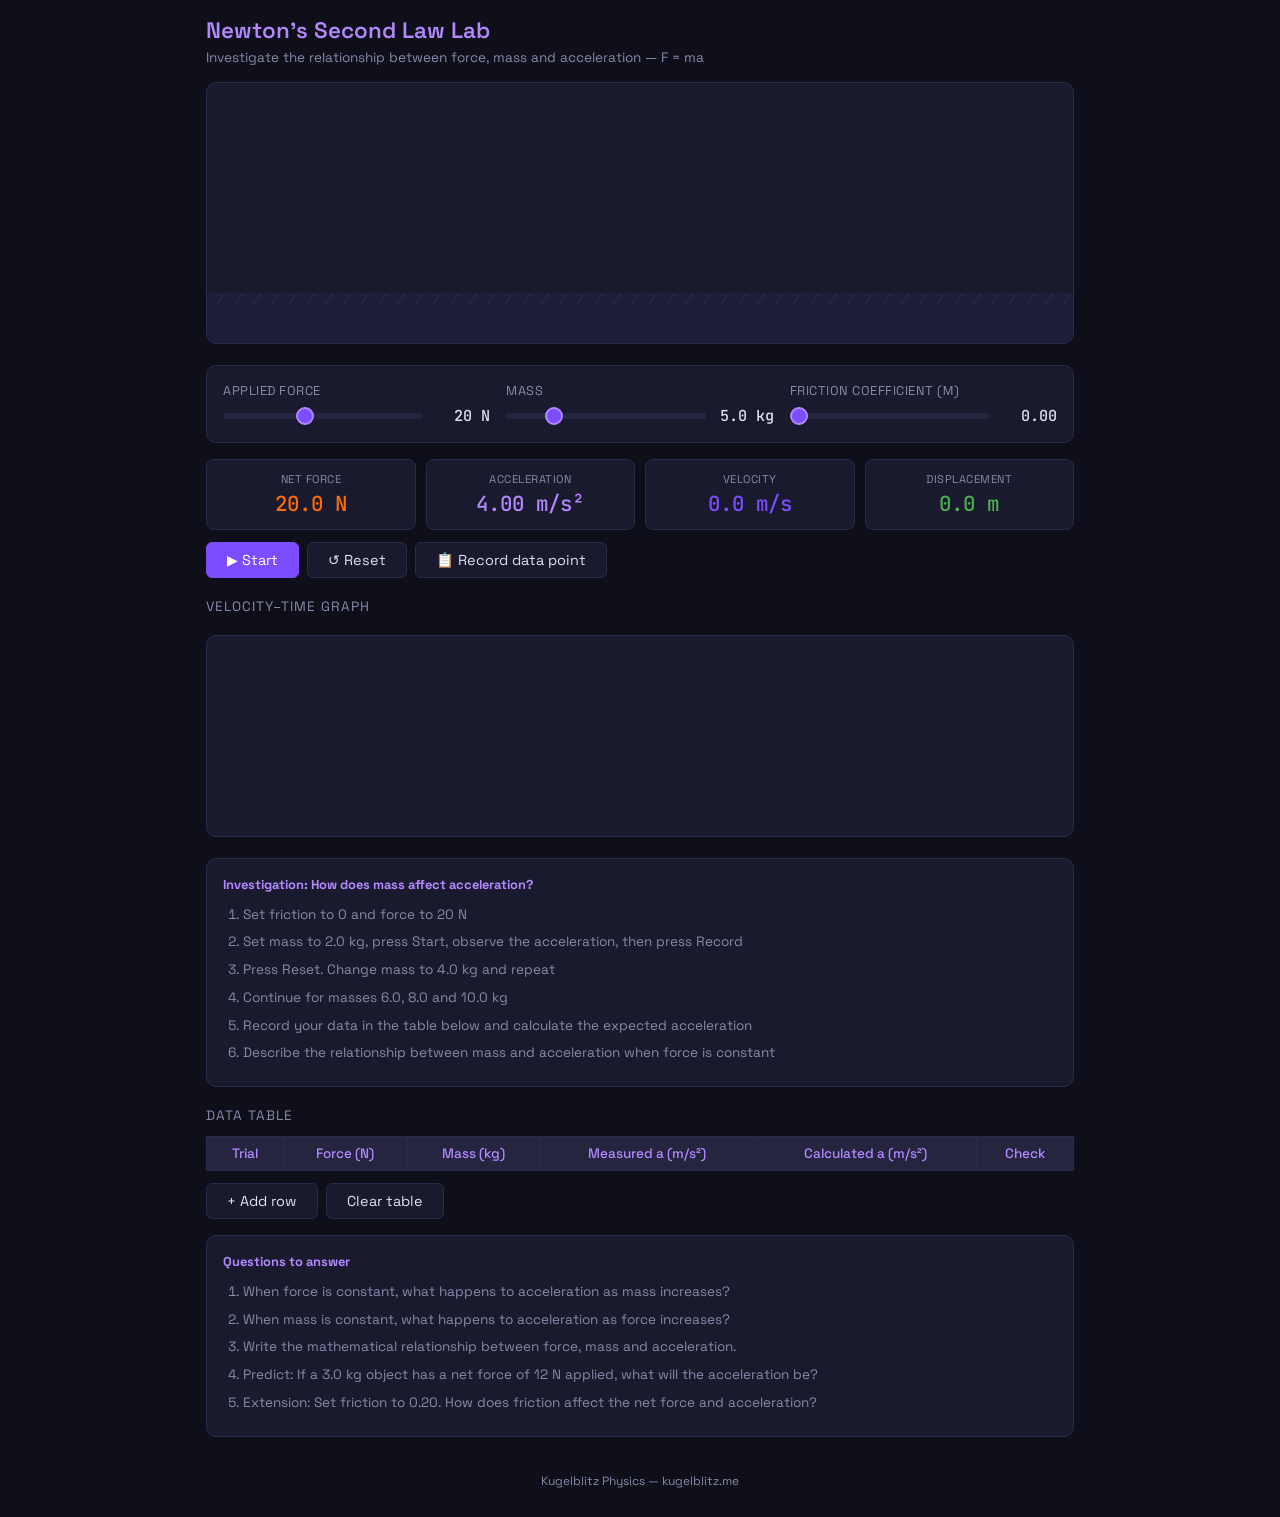
==== docs/labs/newtons-second-law.html @ 423da175 "Inital labs" ====
<!DOCTYPE html>
<html lang="en">
<head>
<meta charset="UTF-8">
<meta name="viewport" content="width=device-width, initial-scale=1.0">
<title>Newton's Second Law Lab — Kugelblitz Physics</title>
<style>
  @import url('https://fonts.googleapis.com/css2?family=JetBrains+Mono:wght@400;500&family=Space+Grotesk:wght@400;500;600&display=swap');
  *{margin:0;padding:0;box-sizing:border-box}
  :root{
    --bg:#0f0f1a;--surface:#1a1a2e;--surface2:#252540;--border:#2a2a4a;
    --text:#e0e0f0;--muted:#8888aa;--accent:#7c4dff;--accent2:#b388ff;
    --force-color:#ff6d00;--friction-color:#e24b4a;--velocity-color:#7c4dff;
    --success:#4caf50;--warning:#ff9800;
  }
  body{background:var(--bg);color:var(--text);font-family:'Space Grotesk',sans-serif;padding:16px;max-width:900px;margin:0 auto}
  h1{font-size:1.4em;font-weight:600;margin-bottom:4px;color:var(--accent2)}
  .subtitle{font-size:0.85em;color:var(--muted);margin-bottom:16px}
  .sim-canvas{width:100%;border-radius:10px;border:1px solid var(--border);background:var(--surface)}
  .controls{display:flex;flex-wrap:wrap;gap:16px;margin:16px 0;padding:16px;background:var(--surface);border-radius:10px;border:1px solid var(--border)}
  .control-group{flex:1;min-width:200px}
  .control-group label{display:block;font-size:0.8em;color:var(--muted);margin-bottom:6px;text-transform:uppercase;letter-spacing:0.5px}
  .control-row{display:flex;align-items:center;gap:8px}
  .control-row input[type=range]{flex:1;-webkit-appearance:none;height:6px;border-radius:3px;background:var(--surface2);outline:none}
  .control-row input[type=range]::-webkit-slider-thumb{-webkit-appearance:none;width:18px;height:18px;border-radius:50%;background:var(--accent);cursor:pointer;border:2px solid var(--accent2)}
  .control-row .val{font-family:'JetBrains Mono',monospace;font-size:0.95em;min-width:60px;text-align:right;color:var(--text);font-weight:500}
  .data-grid{display:grid;grid-template-columns:repeat(4,minmax(0,1fr));gap:10px;margin:12px 0}
  .data-card{background:var(--surface);border:1px solid var(--border);border-radius:8px;padding:12px;text-align:center}
  .data-card .lbl{font-size:0.7em;color:var(--muted);text-transform:uppercase;letter-spacing:0.5px}
  .data-card .num{font-family:'JetBrains Mono',monospace;font-size:1.3em;font-weight:500;margin-top:4px}
  .data-card .num.force{color:var(--force-color)}
  .data-card .num.accel{color:var(--accent2)}
  .data-card .num.vel{color:var(--velocity-color)}
  .data-card .num.disp{color:var(--success)}
  .btn-row{display:flex;gap:8px;margin:12px 0}
  .btn{padding:8px 20px;border-radius:6px;border:1px solid var(--border);background:var(--surface);color:var(--text);font-family:'Space Grotesk',sans-serif;font-size:0.9em;cursor:pointer;transition:all 0.15s}
  .btn:hover{background:var(--surface2);border-color:var(--accent)}
  .btn.primary{background:var(--accent);border-color:var(--accent);color:#fff}
  .btn.primary:hover{background:var(--accent2)}
  .graph-canvas{width:100%;border-radius:10px;border:1px solid var(--border);background:var(--surface);margin-top:12px}
  .section-title{font-size:0.85em;color:var(--muted);text-transform:uppercase;letter-spacing:1px;margin:20px 0 8px}
  .instructions{background:var(--surface);border:1px solid var(--border);border-radius:10px;padding:16px;margin:16px 0;font-size:0.85em;line-height:1.6}
  .instructions h3{font-size:0.95em;color:var(--accent2);margin-bottom:8px}
  .instructions ol{padding-left:20px}
  .instructions li{margin-bottom:6px;color:var(--muted)}
  .data-table{width:100%;border-collapse:collapse;margin:12px 0;font-size:0.85em}
  .data-table th{background:var(--surface2);padding:8px 12px;text-align:center;font-weight:500;border:1px solid var(--border);color:var(--accent2)}
  .data-table td{padding:6px 12px;text-align:center;border:1px solid var(--border);background:var(--surface)}
  .data-table input{width:60px;background:var(--bg);border:1px solid var(--border);color:var(--text);padding:4px 6px;border-radius:4px;text-align:center;font-family:'JetBrains Mono',monospace;font-size:0.9em}
  .data-table input:focus{outline:none;border-color:var(--accent)}
  .check-btn{padding:4px 10px;font-size:0.8em}
  .feedback{font-size:0.85em;margin:8px 0;padding:8px 12px;border-radius:6px;display:none}
  .feedback.correct{display:block;background:#1b5e20;border:1px solid #4caf50;color:#a5d6a7}
  .feedback.incorrect{display:block;background:#4a1b0c;border:1px solid #e24b4a;color:#f09595}
  .footer{text-align:center;margin-top:24px;padding:12px;font-size:0.75em;color:var(--muted)}
  @media(max-width:600px){.data-grid{grid-template-columns:repeat(2,1fr)}.controls{flex-direction:column}}
</style>
</head>
<body>
<h1>Newton's Second Law Lab</h1>
<p class="subtitle">Investigate the relationship between force, mass and acceleration — F = ma</p>

<canvas id="sim" class="sim-canvas" height="260"></canvas>

<div class="controls">
  <div class="control-group">
    <label>Applied force</label>
    <div class="control-row">
      <input type="range" id="force" min="0" max="50" value="20" step="1">
      <span class="val" id="fv">20 N</span>
    </div>
  </div>
  <div class="control-group">
    <label>Mass</label>
    <div class="control-row">
      <input type="range" id="mass" min="1" max="20" value="5" step="0.5">
      <span class="val" id="mv">5.0 kg</span>
    </div>
  </div>
  <div class="control-group">
    <label>Friction coefficient (μ)</label>
    <div class="control-row">
      <input type="range" id="mu" min="0" max="0.5" value="0" step="0.01">
      <span class="val" id="muv">0.00</span>
    </div>
  </div>
</div>

<div class="data-grid">
  <div class="data-card"><div class="lbl">Net force</div><div class="num force" id="dF">20.0 N</div></div>
  <div class="data-card"><div class="lbl">Acceleration</div><div class="num accel" id="dA">4.00 m/s²</div></div>
  <div class="data-card"><div class="lbl">Velocity</div><div class="num vel" id="dV">0.0 m/s</div></div>
  <div class="data-card"><div class="lbl">Displacement</div><div class="num disp" id="dS">0.0 m</div></div>
</div>

<div class="btn-row">
  <button class="btn primary" id="goBtn" onclick="toggleSim()">▶ Start</button>
  <button class="btn" onclick="resetSim()">↺ Reset</button>
  <button class="btn" onclick="recordData()">📋 Record data point</button>
</div>

<p class="section-title">Velocity–time graph</p>
<canvas id="graph" class="graph-canvas" height="200"></canvas>

<div class="instructions">
  <h3>Investigation: How does mass affect acceleration?</h3>
  <ol>
    <li>Set friction to 0 and force to 20 N</li>
    <li>Set mass to 2.0 kg, press Start, observe the acceleration, then press Record</li>
    <li>Press Reset. Change mass to 4.0 kg and repeat</li>
    <li>Continue for masses 6.0, 8.0 and 10.0 kg</li>
    <li>Record your data in the table below and calculate the expected acceleration</li>
    <li>Describe the relationship between mass and acceleration when force is constant</li>
  </ol>
</div>

<p class="section-title">Data table</p>
<table class="data-table" id="dataTable">
  <thead>
    <tr><th>Trial</th><th>Force (N)</th><th>Mass (kg)</th><th>Measured a (m/s²)</th><th>Calculated a (m/s²)</th><th>Check</th></tr>
  </thead>
  <tbody id="tableBody">
  </tbody>
</table>
<div class="btn-row">
  <button class="btn" onclick="addRow()">+ Add row</button>
  <button class="btn" onclick="clearTable()">Clear table</button>
</div>
<div id="feedback" class="feedback"></div>

<div class="instructions" style="margin-top:16px">
  <h3>Questions to answer</h3>
  <ol>
    <li>When force is constant, what happens to acceleration as mass increases?</li>
    <li>When mass is constant, what happens to acceleration as force increases?</li>
    <li>Write the mathematical relationship between force, mass and acceleration.</li>
    <li>Predict: If a 3.0 kg object has a net force of 12 N applied, what will the acceleration be?</li>
    <li>Extension: Set friction to 0.20. How does friction affect the net force and acceleration?</li>
  </ol>
</div>

<div class="footer">Kugelblitz Physics — kugelblitz.me</div>

<script>
const cv=document.getElementById('sim'),ctx=cv.getContext('2d');
const gv=document.getElementById('graph'),gx=gv.getContext('2d');
let W,H,gW,gH;
function resize(){
  W=cv.width=cv.clientWidth;H=cv.height=260;
  gW=gv.width=gv.clientWidth;gH=gv.height=200;
  drawBlock();drawGraph();
}
resize();

const forceEl=document.getElementById('force'),massEl=document.getElementById('mass'),muEl=document.getElementById('mu');
let F=20,m=5,mu=0,acc=0,vel=0,disp=0,blockX=80,running=false,t=0;
let vData=[];
const g=9.8;
let trialCount=0;

forceEl.oninput=()=>{F=+forceEl.value;document.getElementById('fv').textContent=F+' N';update()};
massEl.oninput=()=>{m=+massEl.value;document.getElementById('mv').textContent=m.toFixed(1)+' kg';update()};
muEl.oninput=()=>{mu=+muEl.value;document.getElementById('muv').textContent=mu.toFixed(2);update()};

function update(){
  let friction=mu*m*g;
  let net=Math.max(F-friction,0);
  if(vel<=0&&F<=friction)net=0;
  acc=net/m;
  document.getElementById('dF').textContent=net.toFixed(1)+' N';
  document.getElementById('dA').textContent=acc.toFixed(2)+' m/s²';
}

function toggleSim(){running=!running;document.getElementById('goBtn').textContent=running?'⏸ Pause':'▶ Start'}

function resetSim(){
  running=false;vel=0;disp=0;t=0;blockX=80;vData=[];
  document.getElementById('goBtn').textContent='▶ Start';
  document.getElementById('dV').textContent='0.0 m/s';
  document.getElementById('dS').textContent='0.0 m';
  update();drawGraph();
}

function recordData(){
  trialCount++;
  let friction=mu*m*g;
  let net=Math.max(F-friction,0);
  let measuredAcc=net/m;
  let tbody=document.getElementById('tableBody');
  let row=document.createElement('tr');
  row.innerHTML=`<td>${trialCount}</td><td>${F}</td><td>${m.toFixed(1)}</td><td>${measuredAcc.toFixed(2)}</td><td><input type="text" id="calc${trialCount}" placeholder="?"></td><td><button class="btn check-btn" onclick="checkRow(${trialCount},${F},${m})">Check</button></td>`;
  tbody.appendChild(row);
}

function addRow(){
  trialCount++;
  let tbody=document.getElementById('tableBody');
  let row=document.createElement('tr');
  row.innerHTML=`<td>${trialCount}</td><td><input type="text" style="width:40px" id="f${trialCount}" placeholder="F"></td><td><input type="text" style="width:40px" id="m${trialCount}" placeholder="m"></td><td><input type="text" style="width:50px" id="meas${trialCount}" placeholder="?"></td><td><input type="text" style="width:50px" id="calc${trialCount}" placeholder="?"></td><td><button class="btn check-btn" onclick="checkManualRow(${trialCount})">Check</button></td>`;
  tbody.appendChild(row);
}

function checkRow(trial,force,mass){
  let input=document.getElementById('calc'+trial);
  let expected=(force/mass).toFixed(2);
  let answer=parseFloat(input.value);
  let fb=document.getElementById('feedback');
  if(Math.abs(answer-parseFloat(expected))<0.1){
    fb.className='feedback correct';
    fb.textContent='✓ Correct! F/m = '+force+'/'+mass.toFixed(1)+' = '+expected+' m/s²';
  }else{
    fb.className='feedback incorrect';
    fb.textContent='✗ Try again. Use a = F/m. What is '+force+' ÷ '+mass.toFixed(1)+'?';
  }
}

function checkManualRow(trial){
  let fEl=document.getElementById('f'+trial);
  let mEl=document.getElementById('m'+trial);
  let calcEl=document.getElementById('calc'+trial);
  let force=parseFloat(fEl.value);
  let mass=parseFloat(mEl.value);
  let answer=parseFloat(calcEl.value);
  let fb=document.getElementById('feedback');
  if(isNaN(force)||isNaN(mass)||isNaN(answer)){
    fb.className='feedback incorrect';fb.textContent='Please fill in force, mass, and calculated acceleration.';return;
  }
  let expected=force/mass;
  if(Math.abs(answer-expected)<0.15){
    fb.className='feedback correct';fb.textContent='✓ Correct! '+force+' ÷ '+mass.toFixed(1)+' = '+expected.toFixed(2)+' m/s²';
  }else{
    fb.className='feedback incorrect';fb.textContent='✗ Try again. a = F/m = '+force+' ÷ '+mass.toFixed(1);
  }
}

function clearTable(){document.getElementById('tableBody').innerHTML='';trialCount=0;document.getElementById('feedback').className='feedback'}

function drawBlock(){
  ctx.clearRect(0,0,W,H);
  let groundY=H-50;
  ctx.fillStyle='#1e1e38';ctx.fillRect(0,groundY,W,50);
  for(let i=0;i<W;i+=18){ctx.strokeStyle='#2e2e4e';ctx.lineWidth=1;ctx.beginPath();ctx.moveTo(i,groundY);ctx.lineTo(i-8,groundY+12);ctx.stroke()}
  let bw=Math.max(40,20+m*3),bh=50,bx=blockX%(W+200),by=groundY-bh;
  if(bx<-bw)bx+=W+200;
  ctx.fillStyle='#7c4dff';ctx.beginPath();ctx.roundRect(bx,by,bw,bh,6);ctx.fill();
  ctx.strokeStyle='#b388ff';ctx.lineWidth=1;ctx.beginPath();ctx.roundRect(bx,by,bw,bh,6);ctx.stroke();
  ctx.fillStyle='#fff';ctx.font='500 13px "Space Grotesk",sans-serif';ctx.textAlign='center';ctx.textBaseline='middle';
  ctx.fillText(m.toFixed(1)+' kg',bx+bw/2,by+bh/2);
  if(F>0){
    let arrowLen=Math.min(F*2.2,140);
    ctx.strokeStyle=getComputedStyle(document.documentElement).getPropertyValue('--force-color').trim();
    ctx.lineWidth=3;ctx.lineCap='round';ctx.beginPath();
    ctx.moveTo(bx+bw+4,by+bh/2);ctx.lineTo(bx+bw+arrowLen,by+bh/2);ctx.stroke();
    ctx.fillStyle='#ff6d00';ctx.beginPath();
    ctx.moveTo(bx+bw+arrowLen+10,by+bh/2);ctx.lineTo(bx+bw+arrowLen-4,by+bh/2-7);ctx.lineTo(bx+bw+arrowLen-4,by+bh/2+7);ctx.fill();
    ctx.font='500 12px "Space Grotesk",sans-serif';ctx.textAlign='center';
    ctx.fillText('F = '+F+' N',bx+bw+arrowLen/2,by+bh/2-16);
  }
  let friction=mu*m*g;
  if(friction>0.01&&(vel>0.01||F>0)){
    let fLen=Math.min(friction*2.2,110);
    ctx.strokeStyle='#e24b4a';ctx.lineWidth=2.5;ctx.beginPath();
    ctx.moveTo(bx-4,by+bh/2);ctx.lineTo(bx-fLen,by+bh/2);ctx.stroke();
    ctx.fillStyle='#e24b4a';ctx.beginPath();
    ctx.moveTo(bx-fLen-8,by+bh/2);ctx.lineTo(bx-fLen+4,by+bh/2-6);ctx.lineTo(bx-fLen+4,by+bh/2+6);ctx.fill();
    ctx.font='12px "Space Grotesk",sans-serif';ctx.textAlign='center';
    ctx.fillText('f = '+friction.toFixed(1)+' N',bx-fLen/2,by+bh/2-16);
  }
  ctx.fillStyle='#b388ff';ctx.font='500 13px "JetBrains Mono",monospace';ctx.textAlign='left';
  ctx.fillText('a = '+acc.toFixed(2)+' m/s²',14,24);
  ctx.fillText('v = '+vel.toFixed(1)+' m/s',14,44);
  ctx.fillStyle='#4caf50';
  ctx.fillText('s = '+disp.toFixed(1)+' m',W-140,24);
}

function drawGraph(){
  gx.clearRect(0,0,gW,gH);
  let pad={l:50,r:20,t:20,b:36};
  let plotW=gW-pad.l-pad.r,plotH=gH-pad.t-pad.b;
  gx.fillStyle='#15152a';gx.fillRect(pad.l,pad.t,plotW,plotH);
  gx.strokeStyle='#2a2a4a';gx.lineWidth=0.5;
  for(let i=0;i<=5;i++){let y=pad.t+plotH*(1-i/5);gx.beginPath();gx.moveTo(pad.l,y);gx.lineTo(pad.l+plotW,y);gx.stroke()}
  gx.fillStyle='#8888aa';gx.font='11px "JetBrains Mono",monospace';
  gx.textAlign='center';gx.fillText('Time (s)',pad.l+plotW/2,gH-4);
  gx.save();gx.translate(14,pad.t+plotH/2);gx.rotate(-Math.PI/2);gx.fillText('v (m/s)',0,0);gx.restore();
  if(vData.length<2)return;
  let maxV=Math.max(5,...vData.map(d=>d[1]));
  let maxT=Math.max(2,...vData.map(d=>d[0]));
  gx.textAlign='right';
  for(let i=0;i<=5;i++){
    let y=pad.t+plotH*(1-i/5);
    gx.fillText((maxV*i/5).toFixed(0),pad.l-6,y+4);
  }
  gx.textAlign='center';
  for(let i=0;i<=4;i++){
    let x=pad.l+(plotW*i/4);
    gx.fillText((maxT*i/4).toFixed(1),x,pad.t+plotH+16);
  }
  gx.strokeStyle='#7c4dff';gx.lineWidth=2;gx.beginPath();
  vData.forEach((d,i)=>{
    let x=pad.l+(d[0]/maxT)*plotW,y=pad.t+plotH-(d[1]/maxV)*plotH;
    i===0?gx.moveTo(x,y):gx.lineTo(x,y);
  });
  gx.stroke();
  gx.fillStyle='#7c4dff';gx.font='600 12px "Space Grotesk",sans-serif';gx.textAlign='left';
  gx.fillText('velocity (m/s)',pad.l+8,pad.t+14);
}

let lastTime=0;
function loop(ts){
  if(!lastTime)lastTime=ts;
  let dt=(ts-lastTime)/1000;
  lastTime=ts;
  if(running&&dt<0.1){
    t+=dt;
    let friction=mu*m*g;
    let net=F-friction;
    if(net<0&&vel<=0.001){net=0;vel=0}
    acc=net/m;
    vel+=acc*dt;
    if(vel<0)vel=0;
    disp+=vel*dt;
    blockX=80+disp*8;
    vData.push([t,vel]);
    if(vData.length>600)vData.shift();
    document.getElementById('dV').textContent=vel.toFixed(1)+' m/s';
    document.getElementById('dS').textContent=disp.toFixed(1)+' m';
    document.getElementById('dF').textContent=Math.max(F-friction,0).toFixed(1)+' N';
    document.getElementById('dA').textContent=acc.toFixed(2)+' m/s²';
    if(t%0.15<dt)drawGraph();
  }
  drawBlock();
  requestAnimationFrame(loop);
}

update();drawGraph();requestAnimationFrame(loop);
window.addEventListener('resize',resize);
</script>
</body>
</html>
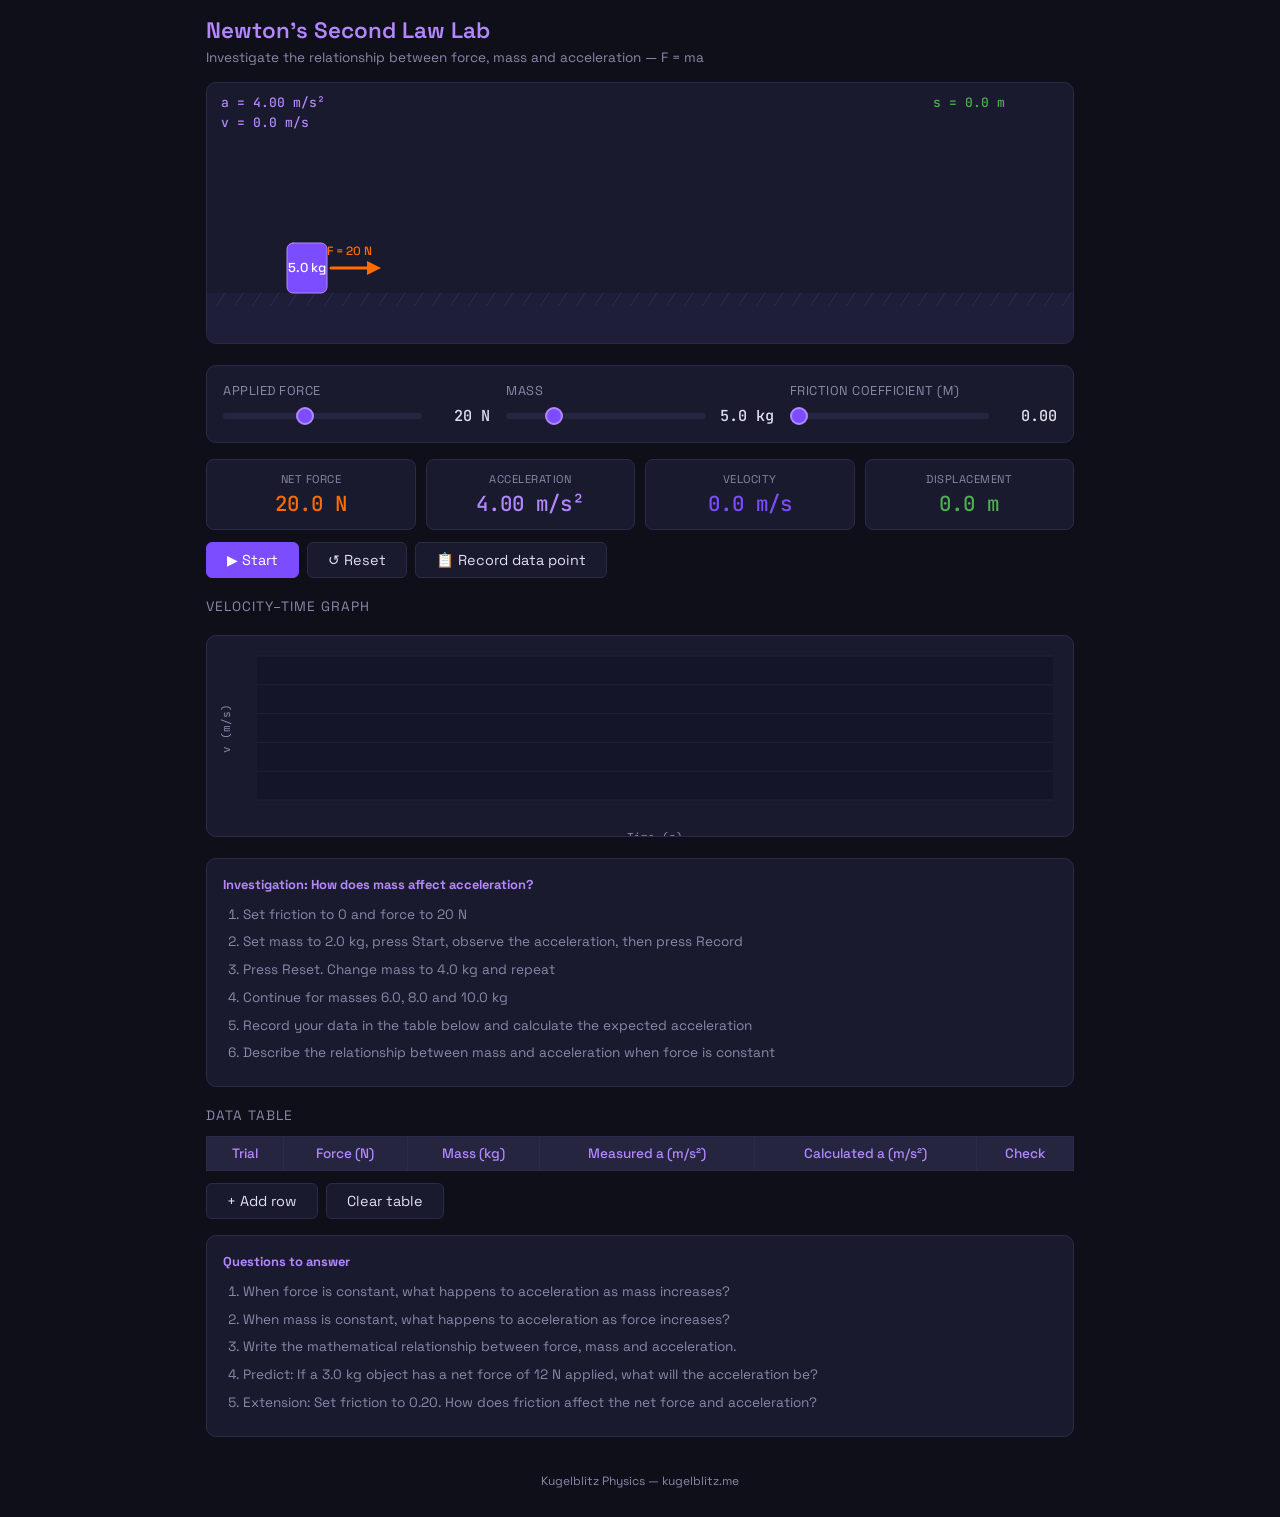
==== commit e5035c12: "Update newtons-second-law.html" ====
--- a/docs/labs/newtons-second-law.html
+++ b/docs/labs/newtons-second-law.html
@@ -48,7 +48,6 @@
   .data-table td{padding:6px 12px;text-align:center;border:1px solid var(--border);background:var(--surface)}
   .data-table input{width:60px;background:var(--bg);border:1px solid var(--border);color:var(--text);padding:4px 6px;border-radius:4px;text-align:center;font-family:'JetBrains Mono',monospace;font-size:0.9em}
   .data-table input:focus{outline:none;border-color:var(--accent)}
-  .check-btn{padding:4px 10px;font-size:0.8em}
   .feedback{font-size:0.85em;margin:8px 0;padding:8px 12px;border-radius:6px;display:none}
   .feedback.correct{display:block;background:#1b5e20;border:1px solid #4caf50;color:#a5d6a7}
   .feedback.incorrect{display:block;background:#4a1b0c;border:1px solid #e24b4a;color:#f09595}
@@ -57,6 +56,104 @@
 </style>
 </head>
 <body>
+
+<script>
+var running = false;
+var vel = 0;
+var disp = 0;
+var blockX = 80;
+var t = 0;
+var trialCount = 0;
+var F = 20;
+var m = 5;
+var mu = 0;
+var acc = 0;
+var vData = [];
+var lastTime = 0;
+var g = 9.8;
+
+function toggleSim() {
+  running = !running;
+  document.getElementById('goBtn').textContent = running ? '⏸ Pause' : '▶ Start';
+}
+
+function resetSim() {
+  running = false;
+  vel = 0;
+  disp = 0;
+  t = 0;
+  blockX = 80;
+  vData = [];
+  document.getElementById('goBtn').textContent = '▶ Start';
+  document.getElementById('dV').textContent = '0.0 m/s';
+  document.getElementById('dS').textContent = '0.0 m';
+  update();
+  drawGraph();
+}
+
+function recordData() {
+  trialCount++;
+  var friction = mu * m * g;
+  var net = Math.max(F - friction, 0);
+  var measuredAcc = net / m;
+  var tbody = document.getElementById('tableBody');
+  var row = document.createElement('tr');
+  row.innerHTML = '<td>' + trialCount + '</td><td>' + F + '</td><td>' + m.toFixed(1) + '</td><td>' + measuredAcc.toFixed(2) + '</td><td><input type="text" id="calc' + trialCount + '" placeholder="?"></td><td><button class="btn" style="padding:4px 10px;font-size:0.8em" onclick="checkRow(' + trialCount + ',' + F + ',' + m + ')">Check</button></td>';
+  tbody.appendChild(row);
+}
+
+function addRow() {
+  trialCount++;
+  var tbody = document.getElementById('tableBody');
+  var row = document.createElement('tr');
+  row.innerHTML = '<td>' + trialCount + '</td><td><input type="text" style="width:40px" id="f' + trialCount + '" placeholder="F"></td><td><input type="text" style="width:40px" id="m' + trialCount + '" placeholder="m"></td><td><input type="text" style="width:50px" id="meas' + trialCount + '" placeholder="?"></td><td><input type="text" style="width:50px" id="calc' + trialCount + '" placeholder="?"></td><td><button class="btn" style="padding:4px 10px;font-size:0.8em" onclick="checkManualRow(' + trialCount + ')">Check</button></td>';
+  tbody.appendChild(row);
+}
+
+function checkRow(trial, force, mass) {
+  var input = document.getElementById('calc' + trial);
+  var expected = (force / mass).toFixed(2);
+  var answer = parseFloat(input.value);
+  var fb = document.getElementById('feedback');
+  if (Math.abs(answer - parseFloat(expected)) < 0.1) {
+    fb.className = 'feedback correct';
+    fb.textContent = '✓ Correct! F/m = ' + force + '/' + mass.toFixed(1) + ' = ' + expected + ' m/s²';
+  } else {
+    fb.className = 'feedback incorrect';
+    fb.textContent = '✗ Try again. Use a = F/m. What is ' + force + ' ÷ ' + mass.toFixed(1) + '?';
+  }
+}
+
+function checkManualRow(trial) {
+  var fEl = document.getElementById('f' + trial);
+  var mEl = document.getElementById('m' + trial);
+  var calcEl = document.getElementById('calc' + trial);
+  var force = parseFloat(fEl.value);
+  var mass = parseFloat(mEl.value);
+  var answer = parseFloat(calcEl.value);
+  var fb = document.getElementById('feedback');
+  if (isNaN(force) || isNaN(mass) || isNaN(answer)) {
+    fb.className = 'feedback incorrect';
+    fb.textContent = 'Please fill in force, mass, and calculated acceleration.';
+    return;
+  }
+  var expected = force / mass;
+  if (Math.abs(answer - expected) < 0.15) {
+    fb.className = 'feedback correct';
+    fb.textContent = '✓ Correct! ' + force + ' ÷ ' + mass.toFixed(1) + ' = ' + expected.toFixed(2) + ' m/s²';
+  } else {
+    fb.className = 'feedback incorrect';
+    fb.textContent = '✗ Try again. a = F/m = ' + force + ' ÷ ' + mass.toFixed(1);
+  }
+}
+
+function clearTable() {
+  document.getElementById('tableBody').innerHTML = '';
+  trialCount = 0;
+  document.getElementById('feedback').className = 'feedback';
+}
+</script>
+
 <h1>Newton's Second Law Lab</h1>
 <p class="subtitle">Investigate the relationship between force, mass and acceleration — F = ma</p>
 
@@ -119,8 +216,7 @@
   <thead>
     <tr><th>Trial</th><th>Force (N)</th><th>Mass (kg)</th><th>Measured a (m/s²)</th><th>Calculated a (m/s²)</th><th>Check</th></tr>
   </thead>
-  <tbody id="tableBody">
-  </tbody>
+  <tbody id="tableBody"></tbody>
 </table>
 <div class="btn-row">
   <button class="btn" onclick="addRow()">+ Add row</button>
@@ -142,199 +238,240 @@
 <div class="footer">Kugelblitz Physics — kugelblitz.me</div>
 
 <script>
-const cv=document.getElementById('sim'),ctx=cv.getContext('2d');
-const gv=document.getElementById('graph'),gx=gv.getContext('2d');
-let W,H,gW,gH;
-function resize(){
-  W=cv.width=cv.clientWidth;H=cv.height=260;
-  gW=gv.width=gv.clientWidth;gH=gv.height=200;
-  drawBlock();drawGraph();
+var cv = document.getElementById('sim');
+var ctx = cv.getContext('2d');
+var gv = document.getElementById('graph');
+var gx = gv.getContext('2d');
+var W, H, gW, gH;
+
+function resize() {
+  W = cv.width = cv.clientWidth;
+  H = cv.height = 260;
+  gW = gv.width = gv.clientWidth;
+  gH = gv.height = 200;
+  drawBlock();
+  drawGraph();
 }
 resize();
 
-const forceEl=document.getElementById('force'),massEl=document.getElementById('mass'),muEl=document.getElementById('mu');
-let F=20,m=5,mu=0,acc=0,vel=0,disp=0,blockX=80,running=false,t=0;
-let vData=[];
-const g=9.8;
-let trialCount=0;
-
-forceEl.oninput=()=>{F=+forceEl.value;document.getElementById('fv').textContent=F+' N';update()};
-massEl.oninput=()=>{m=+massEl.value;document.getElementById('mv').textContent=m.toFixed(1)+' kg';update()};
-muEl.oninput=()=>{mu=+muEl.value;document.getElementById('muv').textContent=mu.toFixed(2);update()};
-
-function update(){
-  let friction=mu*m*g;
-  let net=Math.max(F-friction,0);
-  if(vel<=0&&F<=friction)net=0;
-  acc=net/m;
-  document.getElementById('dF').textContent=net.toFixed(1)+' N';
-  document.getElementById('dA').textContent=acc.toFixed(2)+' m/s²';
-}
-
-function toggleSim(){running=!running;document.getElementById('goBtn').textContent=running?'⏸ Pause':'▶ Start'}
-
-function resetSim(){
-  running=false;vel=0;disp=0;t=0;blockX=80;vData=[];
-  document.getElementById('goBtn').textContent='▶ Start';
-  document.getElementById('dV').textContent='0.0 m/s';
-  document.getElementById('dS').textContent='0.0 m';
-  update();drawGraph();
-}
-
-function recordData(){
-  trialCount++;
-  let friction=mu*m*g;
-  let net=Math.max(F-friction,0);
-  let measuredAcc=net/m;
-  let tbody=document.getElementById('tableBody');
-  let row=document.createElement('tr');
-  row.innerHTML=`<td>${trialCount}</td><td>${F}</td><td>${m.toFixed(1)}</td><td>${measuredAcc.toFixed(2)}</td><td><input type="text" id="calc${trialCount}" placeholder="?"></td><td><button class="btn check-btn" onclick="checkRow(${trialCount},${F},${m})">Check</button></td>`;
-  tbody.appendChild(row);
-}
-
-function addRow(){
-  trialCount++;
-  let tbody=document.getElementById('tableBody');
-  let row=document.createElement('tr');
-  row.innerHTML=`<td>${trialCount}</td><td><input type="text" style="width:40px" id="f${trialCount}" placeholder="F"></td><td><input type="text" style="width:40px" id="m${trialCount}" placeholder="m"></td><td><input type="text" style="width:50px" id="meas${trialCount}" placeholder="?"></td><td><input type="text" style="width:50px" id="calc${trialCount}" placeholder="?"></td><td><button class="btn check-btn" onclick="checkManualRow(${trialCount})">Check</button></td>`;
-  tbody.appendChild(row);
-}
-
-function checkRow(trial,force,mass){
-  let input=document.getElementById('calc'+trial);
-  let expected=(force/mass).toFixed(2);
-  let answer=parseFloat(input.value);
-  let fb=document.getElementById('feedback');
-  if(Math.abs(answer-parseFloat(expected))<0.1){
-    fb.className='feedback correct';
-    fb.textContent='✓ Correct! F/m = '+force+'/'+mass.toFixed(1)+' = '+expected+' m/s²';
-  }else{
-    fb.className='feedback incorrect';
-    fb.textContent='✗ Try again. Use a = F/m. What is '+force+' ÷ '+mass.toFixed(1)+'?';
-  }
-}
-
-function checkManualRow(trial){
-  let fEl=document.getElementById('f'+trial);
-  let mEl=document.getElementById('m'+trial);
-  let calcEl=document.getElementById('calc'+trial);
-  let force=parseFloat(fEl.value);
-  let mass=parseFloat(mEl.value);
-  let answer=parseFloat(calcEl.value);
-  let fb=document.getElementById('feedback');
-  if(isNaN(force)||isNaN(mass)||isNaN(answer)){
-    fb.className='feedback incorrect';fb.textContent='Please fill in force, mass, and calculated acceleration.';return;
-  }
-  let expected=force/mass;
-  if(Math.abs(answer-expected)<0.15){
-    fb.className='feedback correct';fb.textContent='✓ Correct! '+force+' ÷ '+mass.toFixed(1)+' = '+expected.toFixed(2)+' m/s²';
-  }else{
-    fb.className='feedback incorrect';fb.textContent='✗ Try again. a = F/m = '+force+' ÷ '+mass.toFixed(1);
-  }
-}
-
-function clearTable(){document.getElementById('tableBody').innerHTML='';trialCount=0;document.getElementById('feedback').className='feedback'}
-
-function drawBlock(){
-  ctx.clearRect(0,0,W,H);
-  let groundY=H-50;
-  ctx.fillStyle='#1e1e38';ctx.fillRect(0,groundY,W,50);
-  for(let i=0;i<W;i+=18){ctx.strokeStyle='#2e2e4e';ctx.lineWidth=1;ctx.beginPath();ctx.moveTo(i,groundY);ctx.lineTo(i-8,groundY+12);ctx.stroke()}
-  let bw=Math.max(40,20+m*3),bh=50,bx=blockX%(W+200),by=groundY-bh;
-  if(bx<-bw)bx+=W+200;
-  ctx.fillStyle='#7c4dff';ctx.beginPath();ctx.roundRect(bx,by,bw,bh,6);ctx.fill();
-  ctx.strokeStyle='#b388ff';ctx.lineWidth=1;ctx.beginPath();ctx.roundRect(bx,by,bw,bh,6);ctx.stroke();
-  ctx.fillStyle='#fff';ctx.font='500 13px "Space Grotesk",sans-serif';ctx.textAlign='center';ctx.textBaseline='middle';
-  ctx.fillText(m.toFixed(1)+' kg',bx+bw/2,by+bh/2);
-  if(F>0){
-    let arrowLen=Math.min(F*2.2,140);
-    ctx.strokeStyle=getComputedStyle(document.documentElement).getPropertyValue('--force-color').trim();
-    ctx.lineWidth=3;ctx.lineCap='round';ctx.beginPath();
-    ctx.moveTo(bx+bw+4,by+bh/2);ctx.lineTo(bx+bw+arrowLen,by+bh/2);ctx.stroke();
-    ctx.fillStyle='#ff6d00';ctx.beginPath();
-    ctx.moveTo(bx+bw+arrowLen+10,by+bh/2);ctx.lineTo(bx+bw+arrowLen-4,by+bh/2-7);ctx.lineTo(bx+bw+arrowLen-4,by+bh/2+7);ctx.fill();
-    ctx.font='500 12px "Space Grotesk",sans-serif';ctx.textAlign='center';
-    ctx.fillText('F = '+F+' N',bx+bw+arrowLen/2,by+bh/2-16);
-  }
-  let friction=mu*m*g;
-  if(friction>0.01&&(vel>0.01||F>0)){
-    let fLen=Math.min(friction*2.2,110);
-    ctx.strokeStyle='#e24b4a';ctx.lineWidth=2.5;ctx.beginPath();
-    ctx.moveTo(bx-4,by+bh/2);ctx.lineTo(bx-fLen,by+bh/2);ctx.stroke();
-    ctx.fillStyle='#e24b4a';ctx.beginPath();
-    ctx.moveTo(bx-fLen-8,by+bh/2);ctx.lineTo(bx-fLen+4,by+bh/2-6);ctx.lineTo(bx-fLen+4,by+bh/2+6);ctx.fill();
-    ctx.font='12px "Space Grotesk",sans-serif';ctx.textAlign='center';
-    ctx.fillText('f = '+friction.toFixed(1)+' N',bx-fLen/2,by+bh/2-16);
-  }
-  ctx.fillStyle='#b388ff';ctx.font='500 13px "JetBrains Mono",monospace';ctx.textAlign='left';
-  ctx.fillText('a = '+acc.toFixed(2)+' m/s²',14,24);
-  ctx.fillText('v = '+vel.toFixed(1)+' m/s',14,44);
-  ctx.fillStyle='#4caf50';
-  ctx.fillText('s = '+disp.toFixed(1)+' m',W-140,24);
-}
-
-function drawGraph(){
-  gx.clearRect(0,0,gW,gH);
-  let pad={l:50,r:20,t:20,b:36};
-  let plotW=gW-pad.l-pad.r,plotH=gH-pad.t-pad.b;
-  gx.fillStyle='#15152a';gx.fillRect(pad.l,pad.t,plotW,plotH);
-  gx.strokeStyle='#2a2a4a';gx.lineWidth=0.5;
-  for(let i=0;i<=5;i++){let y=pad.t+plotH*(1-i/5);gx.beginPath();gx.moveTo(pad.l,y);gx.lineTo(pad.l+plotW,y);gx.stroke()}
-  gx.fillStyle='#8888aa';gx.font='11px "JetBrains Mono",monospace';
-  gx.textAlign='center';gx.fillText('Time (s)',pad.l+plotW/2,gH-4);
-  gx.save();gx.translate(14,pad.t+plotH/2);gx.rotate(-Math.PI/2);gx.fillText('v (m/s)',0,0);gx.restore();
-  if(vData.length<2)return;
-  let maxV=Math.max(5,...vData.map(d=>d[1]));
-  let maxT=Math.max(2,...vData.map(d=>d[0]));
-  gx.textAlign='right';
-  for(let i=0;i<=5;i++){
-    let y=pad.t+plotH*(1-i/5);
-    gx.fillText((maxV*i/5).toFixed(0),pad.l-6,y+4);
-  }
-  gx.textAlign='center';
-  for(let i=0;i<=4;i++){
-    let x=pad.l+(plotW*i/4);
-    gx.fillText((maxT*i/4).toFixed(1),x,pad.t+plotH+16);
-  }
-  gx.strokeStyle='#7c4dff';gx.lineWidth=2;gx.beginPath();
-  vData.forEach((d,i)=>{
-    let x=pad.l+(d[0]/maxT)*plotW,y=pad.t+plotH-(d[1]/maxV)*plotH;
-    i===0?gx.moveTo(x,y):gx.lineTo(x,y);
-  });
+var forceEl = document.getElementById('force');
+var massEl = document.getElementById('mass');
+var muEl = document.getElementById('mu');
+
+forceEl.oninput = function() {
+  F = +forceEl.value;
+  document.getElementById('fv').textContent = F + ' N';
+  update();
+};
+massEl.oninput = function() {
+  m = +massEl.value;
+  document.getElementById('mv').textContent = m.toFixed(1) + ' kg';
+  update();
+};
+muEl.oninput = function() {
+  mu = +muEl.value;
+  document.getElementById('muv').textContent = mu.toFixed(2);
+  update();
+};
+
+function update() {
+  var friction = mu * m * g;
+  var net = Math.max(F - friction, 0);
+  if (vel <= 0 && F <= friction) net = 0;
+  acc = net / m;
+  document.getElementById('dF').textContent = net.toFixed(1) + ' N';
+  document.getElementById('dA').textContent = acc.toFixed(2) + ' m/s²';
+}
+
+function drawBlock() {
+  ctx.clearRect(0, 0, W, H);
+  var groundY = H - 50;
+
+  ctx.fillStyle = '#1e1e38';
+  ctx.fillRect(0, groundY, W, 50);
+  for (var i = 0; i < W; i += 18) {
+    ctx.strokeStyle = '#2e2e4e';
+    ctx.lineWidth = 1;
+    ctx.beginPath();
+    ctx.moveTo(i, groundY);
+    ctx.lineTo(i - 8, groundY + 12);
+    ctx.stroke();
+  }
+
+  var bw = Math.max(40, 20 + m * 3);
+  var bh = 50;
+  var bx = blockX % (W + 200);
+  var by = groundY - bh;
+  if (bx < -bw) bx += W + 200;
+
+  ctx.fillStyle = '#7c4dff';
+  ctx.beginPath();
+  if (ctx.roundRect) {
+    ctx.roundRect(bx, by, bw, bh, 6);
+  } else {
+    ctx.rect(bx, by, bw, bh);
+  }
+  ctx.fill();
+  ctx.strokeStyle = '#b388ff';
+  ctx.lineWidth = 1;
+  ctx.beginPath();
+  if (ctx.roundRect) {
+    ctx.roundRect(bx, by, bw, bh, 6);
+  } else {
+    ctx.rect(bx, by, bw, bh);
+  }
+  ctx.stroke();
+
+  ctx.fillStyle = '#fff';
+  ctx.font = '500 13px "Space Grotesk",sans-serif';
+  ctx.textAlign = 'center';
+  ctx.textBaseline = 'middle';
+  ctx.fillText(m.toFixed(1) + ' kg', bx + bw / 2, by + bh / 2);
+
+  if (F > 0) {
+    var arrowLen = Math.min(F * 2.2, 140);
+    ctx.strokeStyle = '#ff6d00';
+    ctx.lineWidth = 3;
+    ctx.lineCap = 'round';
+    ctx.beginPath();
+    ctx.moveTo(bx + bw + 4, by + bh / 2);
+    ctx.lineTo(bx + bw + arrowLen, by + bh / 2);
+    ctx.stroke();
+    ctx.fillStyle = '#ff6d00';
+    ctx.beginPath();
+    ctx.moveTo(bx + bw + arrowLen + 10, by + bh / 2);
+    ctx.lineTo(bx + bw + arrowLen - 4, by + bh / 2 - 7);
+    ctx.lineTo(bx + bw + arrowLen - 4, by + bh / 2 + 7);
+    ctx.fill();
+    ctx.font = '500 12px "Space Grotesk",sans-serif';
+    ctx.textAlign = 'center';
+    ctx.fillText('F = ' + F + ' N', bx + bw + arrowLen / 2, by + bh / 2 - 16);
+  }
+
+  var friction = mu * m * g;
+  if (friction > 0.01 && (vel > 0.01 || F > 0)) {
+    var fLen = Math.min(friction * 2.2, 110);
+    ctx.strokeStyle = '#e24b4a';
+    ctx.lineWidth = 2.5;
+    ctx.beginPath();
+    ctx.moveTo(bx - 4, by + bh / 2);
+    ctx.lineTo(bx - fLen, by + bh / 2);
+    ctx.stroke();
+    ctx.fillStyle = '#e24b4a';
+    ctx.beginPath();
+    ctx.moveTo(bx - fLen - 8, by + bh / 2);
+    ctx.lineTo(bx - fLen + 4, by + bh / 2 - 6);
+    ctx.lineTo(bx - fLen + 4, by + bh / 2 + 6);
+    ctx.fill();
+    ctx.font = '12px "Space Grotesk",sans-serif';
+    ctx.textAlign = 'center';
+    ctx.fillText('f = ' + friction.toFixed(1) + ' N', bx - fLen / 2, by + bh / 2 - 16);
+  }
+
+  ctx.fillStyle = '#b388ff';
+  ctx.font = '500 13px "JetBrains Mono",monospace';
+  ctx.textAlign = 'left';
+  ctx.textBaseline = 'top';
+  ctx.fillText('a = ' + acc.toFixed(2) + ' m/s²', 14, 14);
+  ctx.fillText('v = ' + vel.toFixed(1) + ' m/s', 14, 34);
+  ctx.fillStyle = '#4caf50';
+  ctx.fillText('s = ' + disp.toFixed(1) + ' m', W - 140, 14);
+}
+
+function drawGraph() {
+  gx.clearRect(0, 0, gW, gH);
+  var pad = {l: 50, r: 20, t: 20, b: 36};
+  var plotW = gW - pad.l - pad.r;
+  var plotH = gH - pad.t - pad.b;
+
+  gx.fillStyle = '#15152a';
+  gx.fillRect(pad.l, pad.t, plotW, plotH);
+
+  gx.strokeStyle = '#2a2a4a';
+  gx.lineWidth = 0.5;
+  for (var i = 0; i <= 5; i++) {
+    var y = pad.t + plotH * (1 - i / 5);
+    gx.beginPath();
+    gx.moveTo(pad.l, y);
+    gx.lineTo(pad.l + plotW, y);
+    gx.stroke();
+  }
+
+  gx.fillStyle = '#8888aa';
+  gx.font = '11px "JetBrains Mono",monospace';
+  gx.textAlign = 'center';
+  gx.textBaseline = 'top';
+  gx.fillText('Time (s)', pad.l + plotW / 2, gH - 4);
+  gx.save();
+  gx.translate(14, pad.t + plotH / 2);
+  gx.rotate(-Math.PI / 2);
+  gx.fillText('v (m/s)', 0, 0);
+  gx.restore();
+
+  if (vData.length < 2) return;
+  var maxV = Math.max(5, Math.max.apply(null, vData.map(function(d) { return d[1]; })));
+  var maxT = Math.max(2, Math.max.apply(null, vData.map(function(d) { return d[0]; })));
+
+  gx.textAlign = 'right';
+  gx.textBaseline = 'middle';
+  for (var i = 0; i <= 5; i++) {
+    var y = pad.t + plotH * (1 - i / 5);
+    gx.fillText((maxV * i / 5).toFixed(0), pad.l - 6, y);
+  }
+  gx.textAlign = 'center';
+  gx.textBaseline = 'top';
+  for (var i = 0; i <= 4; i++) {
+    var x = pad.l + (plotW * i / 4);
+    gx.fillText((maxT * i / 4).toFixed(1), x, pad.t + plotH + 6);
+  }
+
+  gx.strokeStyle = '#7c4dff';
+  gx.lineWidth = 2;
+  gx.beginPath();
+  for (var i = 0; i < vData.length; i++) {
+    var x = pad.l + (vData[i][0] / maxT) * plotW;
+    var y = pad.t + plotH - (vData[i][1] / maxV) * plotH;
+    if (i === 0) gx.moveTo(x, y); else gx.lineTo(x, y);
+  }
   gx.stroke();
-  gx.fillStyle='#7c4dff';gx.font='600 12px "Space Grotesk",sans-serif';gx.textAlign='left';
-  gx.fillText('velocity (m/s)',pad.l+8,pad.t+14);
-}
-
-let lastTime=0;
-function loop(ts){
-  if(!lastTime)lastTime=ts;
-  let dt=(ts-lastTime)/1000;
-  lastTime=ts;
-  if(running&&dt<0.1){
-    t+=dt;
-    let friction=mu*m*g;
-    let net=F-friction;
-    if(net<0&&vel<=0.001){net=0;vel=0}
-    acc=net/m;
-    vel+=acc*dt;
-    if(vel<0)vel=0;
-    disp+=vel*dt;
-    blockX=80+disp*8;
-    vData.push([t,vel]);
-    if(vData.length>600)vData.shift();
-    document.getElementById('dV').textContent=vel.toFixed(1)+' m/s';
-    document.getElementById('dS').textContent=disp.toFixed(1)+' m';
-    document.getElementById('dF').textContent=Math.max(F-friction,0).toFixed(1)+' N';
-    document.getElementById('dA').textContent=acc.toFixed(2)+' m/s²';
-    if(t%0.15<dt)drawGraph();
+
+  gx.fillStyle = '#7c4dff';
+  gx.font = '600 12px "Space Grotesk",sans-serif';
+  gx.textAlign = 'left';
+  gx.textBaseline = 'top';
+  gx.fillText('velocity (m/s)', pad.l + 8, pad.t + 4);
+}
+
+function loop(ts) {
+  if (!lastTime) lastTime = ts;
+  var dt = (ts - lastTime) / 1000;
+  lastTime = ts;
+  if (running && dt < 0.1) {
+    t += dt;
+    var friction = mu * m * g;
+    var net = F - friction;
+    if (net < 0 && vel <= 0.001) { net = 0; vel = 0; }
+    acc = net / m;
+    vel += acc * dt;
+    if (vel < 0) vel = 0;
+    disp += vel * dt;
+    blockX = 80 + disp * 8;
+    vData.push([t, vel]);
+    if (vData.length > 600) vData.shift();
+    document.getElementById('dV').textContent = vel.toFixed(1) + ' m/s';
+    document.getElementById('dS').textContent = disp.toFixed(1) + ' m';
+    document.getElementById('dF').textContent = Math.max(F - friction, 0).toFixed(1) + ' N';
+    document.getElementById('dA').textContent = acc.toFixed(2) + ' m/s²';
+    if (t % 0.15 < dt) drawGraph();
   }
   drawBlock();
   requestAnimationFrame(loop);
 }
 
-update();drawGraph();requestAnimationFrame(loop);
-window.addEventListener('resize',resize);
+update();
+drawGraph();
+requestAnimationFrame(loop);
+window.addEventListener('resize', resize);
 </script>
 </body>
 </html>
